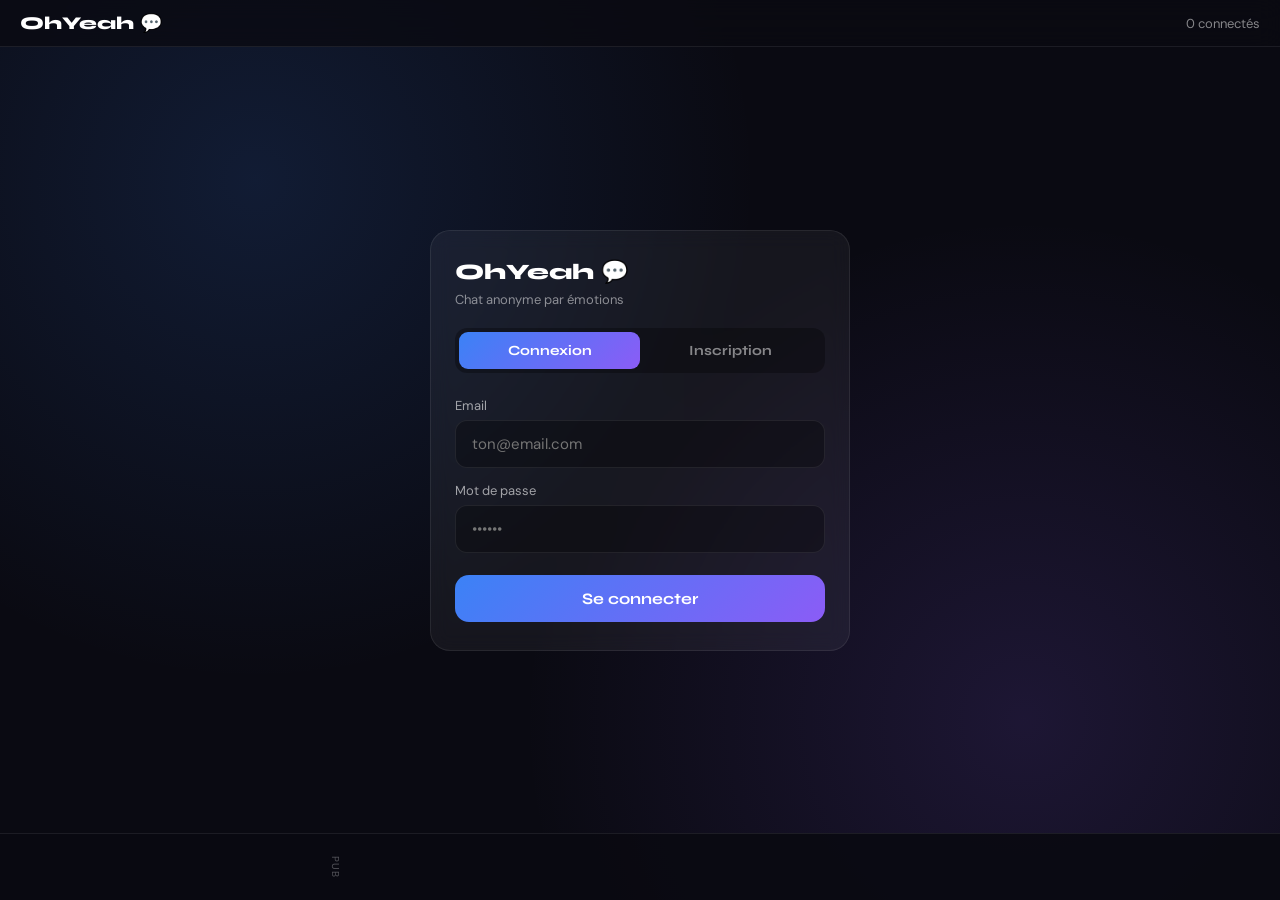
==== templates/index.html @ e354132a "Update index.html verif google" ====
<!DOCTYPE html>
<html lang="fr">
<head>
<meta name= contenu « vérification du site Google »="u4NHUgnQlUFyUC6USLuvAnQKNxKvKxj5s1G9sm96uXg"/>
<meta name="viewport" content="width=device-width, initial-scale=1.0">
<meta charset="UTF-8">
<link rel="icon" type="image/x-icon" href="/static/favicon.ico">
<link rel="icon" type="image/png" sizes="32x32" href="/static/favicon-32x32.png">
<link rel="icon" type="image/png" sizes="16x16" href="/static/favicon-16x16.png">
<link rel="apple-touch-icon" sizes="180x180" href="/static/apple-touch-icon.png">
<title>OhYeah — Chat anonyme avec des inconnus par émotion</title>

<!-- SEO de base -->
<meta name="description" content="Chatte anonymement avec des inconnus selon ton émotion du moment. Heureux, triste, énervé, amoureux — trouve quelqu'un qui te comprend sur OhYeah.">
<meta name="keywords" content="chat anonyme, parler à des inconnus, chat émotion, rencontre anonyme, discussion anonyme, omegle français, parler à quelqu'un, chat gratuit">
<meta name="author" content="OhYeah">
<meta name="robots" content="index, follow">
<link rel="canonical" href="https://oh-yeah-1.onrender.com/">

<!-- Open Graph (Facebook, Discord, WhatsApp...) -->
<meta property="og:title" content="OhYeah — Chat anonyme par émotion">
<meta property="og:description" content="Parle à un inconnu qui ressent la même chose que toi. Anonyme, gratuit, instantané.">
<meta property="og:type" content="website">
<meta property="og:url" content="https://oh-yeah-1.onrender.com/">
<meta property="og:image" content="https://oh-yeah-1.onrender.com/static/og-image.png">
<meta property="og:locale" content="fr_FR">
<meta property="og:site_name" content="OhYeah Chat">

<!-- Twitter Card -->
<meta name="twitter:card" content="summary_large_image">
<meta name="twitter:title" content="OhYeah — Chat anonyme par émotion">
<meta name="twitter:description" content="Parle à un inconnu qui ressent la même chose que toi. Anonyme, gratuit, instantané.">
<meta name="twitter:image" content="https://oh-yeah-1.onrender.com/static/og-image.png">

<!-- Données structurées (Google Rich Results) -->
<script type="application/ld+json">
{
  "@context": "https://schema.org",
  "@type": "WebApplication",
  "name": "OhYeah Chat",
  "url": "https://oh-yeah-1.onrender.com/",
  "description": "Chat anonyme avec des inconnus selon son émotion du moment.",
  "applicationCategory": "SocialNetworkingApplication",
  "operatingSystem": "Web",
  "inLanguage": "fr",
  "offers": {
    "@type": "Offer",
    "price": "0",
    "priceCurrency": "EUR"
  }
}
</script>

<script src="https://cdn.socket.io/4.7.5/socket.io.min.js"></script>
<link href="https://fonts.googleapis.com/css2?family=Syne:wght@400;700;800&family=DM+Sans:wght@400;500&display=swap" rel="stylesheet">
<style>
:root {
    --blue: #3b82f6;
    --purple: #8b5cf6;
    --green: #22c55e;
    --red: #ef4444;
    --gold: #f59e0b;
    --bg: #0a0a12;
    --card: rgba(255,255,255,0.05);
    --border: rgba(255,255,255,0.08);
}
* { box-sizing: border-box; margin: 0; padding: 0; }
body {
    min-height: 100vh;
    display: flex;
    justify-content: center;
    align-items: center;
    font-family: 'DM Sans', sans-serif;
    background:
        radial-gradient(circle at 20% 20%, rgba(59,130,246,0.15) 0%, transparent 40%),
        radial-gradient(circle at 80% 80%, rgba(139,92,246,0.15) 0%, transparent 40%),
        var(--bg);
    color: white;
    padding: 20px;
}
h1, h2, h3 { font-family: 'Syne', sans-serif; }
.topbar {
    position: fixed; top: 0; left: 0; right: 0;
    display: flex; justify-content: space-between; align-items: center;
    padding: 12px 20px;
    background: rgba(10,10,18,0.8);
    backdrop-filter: blur(12px);
    border-bottom: 1px solid var(--border);
    z-index: 100;
}
.topbar-left { font-family: 'Syne', sans-serif; font-weight: 800; font-size: 18px; }
.topbar-right { display: flex; align-items: center; gap: 12px; font-size: 14px; }
.coins-badge {
    background: rgba(245,158,11,0.15);
    border: 1px solid rgba(245,158,11,0.3);
    color: var(--gold);
    padding: 5px 12px; border-radius: 20px;
    font-weight: 700; font-size: 14px;
}
.premium-badge {
    background: linear-gradient(135deg, #f59e0b, #ef4444);
    padding: 5px 12px; border-radius: 20px;
    font-weight: 700; font-size: 12px;
}
.card {
    width: 100%; max-width: 420px;
    background: var(--card);
    border: 1px solid var(--border);
    padding: 28px 24px; border-radius: 20px;
    backdrop-filter: blur(10px);
    margin-top: 60px;
}
.tabs {
    display: flex; background: rgba(0,0,0,0.3);
    border-radius: 12px; padding: 4px; margin-bottom: 24px;
}
.tab {
    flex: 1; padding: 10px; border: none; border-radius: 9px;
    background: transparent; color: rgba(255,255,255,0.5);
    font-family: 'Syne', sans-serif; font-weight: 700; font-size: 14px;
    cursor: pointer; transition: all 0.2s; width: auto; margin: 0;
}
.tab.active { background: linear-gradient(135deg, var(--blue), var(--purple)); color: white; }
.field { margin-bottom: 14px; }
.field label { display: block; font-size: 13px; opacity: 0.6; margin-bottom: 6px; }
input, select {
    width: 100%; padding: 13px 16px;
    border: 1px solid var(--border); border-radius: 12px;
    background: rgba(0,0,0,0.3); color: white;
    font-size: 15px; font-family: 'DM Sans', sans-serif;
    margin: 0; transition: border-color 0.2s;
}
input:focus, select:focus { outline: none; border-color: var(--blue); }
select option { background: #1a1a2e; }
.btn {
    width: 100%; padding: 14px; border: none; border-radius: 14px;
    background: linear-gradient(135deg, var(--blue), var(--purple));
    color: white; font-family: 'Syne', sans-serif; font-weight: 700;
    font-size: 16px; cursor: pointer; margin-top: 8px;
    transition: opacity 0.2s, transform 0.1s;
}
.btn:hover { opacity: 0.9; transform: translateY(-1px); }
.btn:active { transform: translateY(0); }
.btn-outline { background: transparent; border: 1px solid var(--border); color: rgba(255,255,255,0.7); font-size: 14px; margin-top: 6px; }
.btn-danger { background: rgba(239,68,68,0.15); border: 1px solid rgba(239,68,68,0.3); color: var(--red); }
.btn-gold { background: linear-gradient(135deg, #f59e0b, #ef4444); }
.btn-sm { width: auto; padding: 8px 16px; font-size: 13px; margin-top: 0; border-radius: 10px; }
.error-msg {
    background: rgba(239,68,68,0.1); border: 1px solid rgba(239,68,68,0.3);
    color: #fca5a5; padding: 10px 14px; border-radius: 10px;
    font-size: 14px; margin-top: 10px; display: none;
}
#chat { display: none; }
#messages {
    height: 280px; overflow-y: auto;
    background: rgba(0,0,0,0.3); padding: 12px;
    border-radius: 12px; border: 1px solid var(--border);
    margin: 12px 0; scroll-behavior: smooth;
}
.msg { margin: 6px 0; font-size: 14px; line-height: 1.5; }
.msg .sender { font-weight: 700; }
.msg.me .sender { color: var(--green); }
.msg.them .sender { color: var(--blue); }
@keyframes pulse { 0%,100% { opacity:0.4; } 50% { opacity:1; } }
.waiting-anim { animation: pulse 1.5s infinite; text-align: center; padding: 8px 0; font-size: 14px; }
#status-bar { text-align: center; padding: 8px; font-size: 14px; opacity: 0.8; font-style: italic; }
.chat-actions { display: flex; gap: 8px; margin-top: 8px; }
.msg-input-row { display: flex; gap: 8px; align-items: center; }
.msg-input-row input { margin: 0; flex: 1; }
.msg-input-row button { width: auto; margin: 0; padding: 13px 18px; border-radius: 12px; }
.cost-hint { font-size: 12px; opacity: 0.5; text-align: right; margin-top: 4px; }
#profile { display: none; }
.profile-info { background: rgba(0,0,0,0.2); border-radius: 12px; padding: 14px; margin-bottom: 14px; }
.profile-row { display: flex; justify-content: space-between; align-items: center; padding: 6px 0; font-size: 14px; border-bottom: 1px solid var(--border); }
.profile-row:last-child { border-bottom: none; }
.profile-row .label { opacity: 0.6; }
#shop { display: none; }
.shop-grid { display: grid; grid-template-columns: 1fr 1fr; gap: 10px; margin: 14px 0; }
.shop-item { background: rgba(0,0,0,0.3); border: 1px solid var(--border); border-radius: 12px; padding: 14px; text-align: center; cursor: pointer; transition: border-color 0.2s; }
.shop-item:hover { border-color: var(--gold); }
.shop-item .amount { font-family: 'Syne', sans-serif; font-size: 20px; font-weight: 800; color: var(--gold); }
.shop-item .price { font-size: 13px; opacity: 0.7; margin-top: 4px; }
.shop-coming { text-align: center; opacity: 0.5; font-size: 13px; margin-top: 8px; font-style: italic; }

/* MODALE PUB */
#ad-modal {
    display: none; position: fixed; inset: 0;
    background: rgba(0,0,0,0.9); z-index: 9999;
    justify-content: center; align-items: center;
    flex-direction: column; gap: 16px; padding: 20px;
}
#ad-modal.show { display: flex; }
.ad-modal-card {
    background: #0f0f1a; border: 1px solid var(--border);
    border-radius: 20px; padding: 24px;
    width: 100%; max-width: 400px; text-align: center;
}
.ad-modal-title { font-family: 'Syne', sans-serif; font-weight: 800; font-size: 18px; margin-bottom: 6px; }
.ad-modal-sub { font-size: 13px; opacity: 0.5; margin-bottom: 16px; }
.ad-container { margin: 12px 0; min-height: 120px; }
.timer-bar-bg { height: 6px; background: rgba(255,255,255,0.1); border-radius: 3px; margin: 14px 0 10px; overflow: hidden; }
.timer-bar { height: 100%; background: linear-gradient(90deg, var(--blue), var(--purple)); border-radius: 3px; width: 0%; transition: width 1s linear; }
#timer-text { font-size: 13px; opacity: 0.6; margin-bottom: 12px; }
#claim-btn {
    display: none; width: 100%; padding: 14px; border: none; border-radius: 14px;
    background: linear-gradient(135deg, var(--green), #16a34a);
    color: white; font-family: 'Syne', sans-serif; font-weight: 700; font-size: 16px; cursor: pointer;
}
.toast {
    position: fixed; bottom: 24px; left: 50%;
    transform: translateX(-50%) translateY(100px);
    background: rgba(30,30,50,0.95); border: 1px solid var(--border);
    color: white; padding: 12px 20px; border-radius: 14px; font-size: 14px;
    backdrop-filter: blur(10px); transition: transform 0.3s;
    z-index: 99999; white-space: nowrap;
}
.toast.show { transform: translateX(-50%) translateY(0); }
.section-title { font-family: 'Syne', sans-serif; font-weight: 800; font-size: 22px; margin-bottom: 6px; }
.section-sub { opacity: 0.5; font-size: 13px; margin-bottom: 20px; }
.nav-row { display: flex; gap: 8px; margin-top: 10px; }
#ad-zone { margin-top: 16px; display: none; }
.ad-zone-inner {
    background: rgba(245,158,11,0.08); border: 1px dashed rgba(245,158,11,0.3);
    border-radius: 12px; padding: 14px; text-align: center;
}

/* PUB FOOTER — visible sans connexion pour A-ADS */
#public-ad-footer {
    position: fixed;
    bottom: 0; left: 0; right: 0;
    background: rgba(10,10,18,0.92);
    border-top: 1px solid var(--border);
    padding: 8px 16px;
    display: flex;
    align-items: center;
    justify-content: center;
    gap: 10px;
    z-index: 50;
    min-height: 60px;
}
#public-ad-footer .ad-label {
    font-size: 10px;
    opacity: 0.3;
    writing-mode: vertical-rl;
    text-transform: uppercase;
    letter-spacing: 1px;
}
</style>
</head>
<body>

<!-- PUB TOUJOURS VISIBLE (footer) — nécessaire pour validation A-ADS -->
<div id="public-ad-footer">
    <span class="ad-label">pub</span>
    <!-- BEGIN AADS AD UNIT 2437251 -->
    <div style="flex:1; max-width:600px;">
        <iframe data-aa='2437251' src='//acceptable.a-ads.com/2437251/?size=Adaptive'
            style='border:0; padding:0; width:100%; height:50px; overflow:hidden; display:block; margin:auto;'></iframe>
    </div>
    <!-- END AADS AD UNIT 2437251 -->
</div>

<div class="topbar">
    <div class="topbar-left">OhYeah 💬</div>
    <div class="topbar-right">
        <div id="counter" style="opacity:0.5; font-size:13px;">0 connectés</div>
        <div id="coins-display" class="coins-badge" style="display:none;">🪙 200</div>
        <div id="premium-display" class="premium-badge" style="display:none;">⭐ PREMIUM</div>
        <button id="profile-btn" class="btn btn-outline btn-sm" style="display:none;" onclick="showSection('profile')">Mon profil</button>
        <button id="logout-btn" class="btn btn-outline btn-sm" style="display:none;" onclick="logout()">Déconnexion</button>
    </div>
</div>

<div class="card" style="margin-bottom: 80px;">

    <!-- AUTH -->
    <div id="auth">
        <div class="section-title">OhYeah 💬</div>
        <div class="section-sub">Chat anonyme par émotions</div>
        <div class="tabs">
            <button class="tab active" onclick="switchTab('login')">Connexion</button>
            <button class="tab" onclick="switchTab('register')">Inscription</button>
        </div>
        <div id="login-form">
            <div class="field"><label>Email</label><input id="login-email" type="email" placeholder="ton@email.com"></div>
            <div class="field"><label>Mot de passe</label><input id="login-password" type="password" placeholder="••••••"></div>
            <div class="error-msg" id="login-error"></div>
            <button class="btn" onclick="login()">Se connecter</button>
        </div>
        <div id="register-form" style="display:none;">
            <div class="field"><label>Email</label><input id="reg-email" type="email" placeholder="ton@email.com"></div>
            <div class="field"><label>Pseudo</label><input id="reg-username" placeholder="MonPseudo"></div>
            <div class="field"><label>Mot de passe</label><input id="reg-password" type="password" placeholder="6 caractères minimum"></div>
            <div class="error-msg" id="register-error"></div>
            <button class="btn" onclick="register()">Créer mon compte</button>
            <p style="text-align:center; font-size:12px; opacity:0.4; margin-top:12px;">🎁 200 pièces offertes à l'inscription !</p>
        </div>
    </div>

    <!-- MENU -->
    <div id="menu" style="display:none;">
        <div class="section-title">Prêt à chatter ? 🚀</div>
        <div class="section-sub">Choisis ton émotion et trouve un partenaire</div>
        <div class="field">
            <label>Émotion du moment</label>
            <select id="emotion">
                <option value="">Choisir une émotion...</option>
                <option value="heureux">😊 Heureux</option>
                <option value="triste">😢 Triste</option>
                <option value="enerve">😡 Énervé</option>
                <option value="calme">😌 Calme</option>
                <option value="amour">❤️ Amour</option>
            </select>
        </div>
        <button class="btn" onclick="joinChat()">Trouver un partenaire</button>
        <div class="nav-row">
            <button class="btn btn-outline" onclick="showSection('shop')">🛒 Boutique</button>
            <button class="btn btn-outline" onclick="showSection('profile')">👤 Profil</button>
        </div>
        <div id="ad-zone">
            <div class="ad-zone-inner">
                <div style="font-size:13px; opacity:0.7; margin-bottom:8px;">Regarde une pub et gagne 20 🪙</div>
                <button class="btn btn-gold btn-sm" style="width:auto; margin:0 auto;" onclick="openAdModal()">▶ Regarder (+20 🪙)</button>
            </div>
        </div>
    </div>

    <!-- CHAT -->
    <div id="chat">
        <div id="status-bar" class="waiting-anim">⏳ en attente d'un partenaire...</div>
        <div id="messages"></div>
        <div class="msg-input-row">
            <input id="msg" placeholder="Ton message..." onkeydown="if(event.key==='Enter') send()">
            <button class="btn" onclick="send()" style="width:auto; padding:13px 16px;">➤</button>
        </div>
        <div class="cost-hint">1 🪙 par message</div>
        <div class="chat-actions">
            <button class="btn btn-outline" onclick="leaveChat()">🏠 Menu</button>
            <button class="btn btn-danger" onclick="nextPartner()">🔄 Changer (10 🪙)</button>
        </div>
    </div>

    <!-- PROFIL -->
    <div id="profile">
        <div class="section-title">Mon profil 👤</div>
        <div class="section-sub">Gère ton compte</div>
        <div class="profile-info">
            <div class="profile-row"><span class="label">Pseudo</span><span id="p-username">—</span></div>
            <div class="profile-row"><span class="label">Pièces</span><span id="p-coins" style="color:var(--gold);">—</span></div>
            <div class="profile-row"><span class="label">Abonnement</span><span id="p-premium">Gratuit</span></div>
        </div>
        <div class="field">
            <label>Changer de pseudo (1 fois / 30 jours)</label>
            <input id="new-username" placeholder="Nouveau pseudo">
        </div>
        <div class="error-msg" id="username-error"></div>
        <button class="btn" onclick="changeUsername()">Changer le pseudo</button>
        <button class="btn btn-outline" onclick="showSection('menu')">← Retour</button>
    </div>

    <!-- BOUTIQUE -->
    <div id="shop">
        <div class="section-title">Boutique 🛒</div>
        <div class="section-sub">Achète des pièces ou passe Premium</div>
        <div class="shop-grid">
            <div class="shop-item" onclick="buyCoins(500,'1,99€')"><div class="amount">🪙 500</div><div class="price">1,99 €</div></div>
            <div class="shop-item" onclick="buyCoins(1200,'3,99€')"><div class="amount">🪙 1 200</div><div class="price">3,99 €</div></div>
            <div class="shop-item" onclick="buyCoins(3000,'7,99€')"><div class="amount">🪙 3 000</div><div class="price">7,99 €</div></div>
            <div class="shop-item" onclick="buyCoins(8000,'14,99€')"><div class="amount">🪙 8 000</div><div class="price">14,99 €</div></div>
        </div>
        <div class="shop-coming">💳 Paiement bientôt disponible</div>
        <div style="margin-top:20px; background:linear-gradient(135deg,rgba(245,158,11,0.1),rgba(239,68,68,0.1)); border:1px solid rgba(245,158,11,0.3); border-radius:14px; padding:16px; text-align:center;">
            <div style="font-family:'Syne',sans-serif; font-weight:800; font-size:16px; margin-bottom:6px;">⭐ Premium</div>
            <div style="font-size:13px; opacity:0.7; margin-bottom:12px;">Pièces illimitées · Zéro publicité · Badge exclusif</div>
            <div style="font-size:22px; font-weight:800; color:var(--gold); margin-bottom:12px;">4,99€ / mois</div>
            <button class="btn btn-gold" onclick="buyPremium()" style="margin:0;">Passer Premium</button>
            <div class="shop-coming" style="margin-top:8px;">Bientôt disponible</div>
        </div>
        <button class="btn btn-outline" onclick="showSection('menu')" style="margin-top:14px;">← Retour</button>
    </div>

</div>

<!-- MODALE PUB -->
<div id="ad-modal">
    <div class="ad-modal-card">
        <div class="ad-modal-title">📺 Publicité</div>
        <div class="ad-modal-sub">Regarde pendant 30 secondes pour gagner 20 🪙</div>
        <div class="ad-container">
            <!-- BEGIN AADS AD UNIT 2437251 -->
            <div style="width:100%; margin:auto;">
                <iframe data-aa='2437251' src='//acceptable.a-ads.com/2437251/?size=Adaptive'
                    style='border:0; padding:0; width:100%; height:auto; overflow:hidden; display:block; margin:auto; min-height:150px;'></iframe>
            </div>
            <!-- END AADS AD UNIT 2437251 -->
        </div>
        <div class="timer-bar-bg"><div class="timer-bar" id="timer-bar"></div></div>
        <div id="timer-text">⏳ Encore <span id="countdown">30</span> secondes...</div>
        <button id="claim-btn" onclick="claimAdReward()">🎉 Réclamer mes 20 🪙 !</button>
    </div>
</div>

<div class="toast" id="toast"></div>

<script>
let currentUser = null;
let socket = null;
let adTimer = null;

async function init() {
    try {
        const res = await fetch("/api/me");
        if (res.ok) { setUser(await res.json()); showSection("menu"); }
        else showSection("auth");
    } catch { showSection("auth"); }
    initSocket();
    // Masquer le footer pub pour les premium
    updateAdFooter();
}

function updateAdFooter() {
    const footer = document.getElementById("public-ad-footer");
    if (currentUser && currentUser.is_premium) {
        footer.style.display = "none";
    } else {
        footer.style.display = "flex";
    }
}

function setUser(user) {
    currentUser = user;
    document.getElementById("coins-display").style.display = "flex";
    document.getElementById("coins-display").textContent = "🪙 " + user.coins;
    document.getElementById("profile-btn").style.display = "block";
    document.getElementById("logout-btn").style.display = "block";
    if (user.is_premium) document.getElementById("premium-display").style.display = "block";
    updateProfilePanel();
    updateAdFooter();
}

function updateCoins(coins) {
    if (!currentUser) return;
    currentUser.coins = coins;
    document.getElementById("coins-display").textContent = "🪙 " + coins;
    document.getElementById("p-coins").textContent = "🪙 " + coins;
}

const sections = ["auth", "menu", "chat", "profile", "shop"];
function showSection(name) {
    sections.forEach(s => document.getElementById(s).style.display = "none");
    document.getElementById(name).style.display = "block";
    document.getElementById("ad-zone").style.display =
        (name === "menu" && currentUser && !currentUser.is_premium) ? "block" : "none";
}

function switchTab(tab) {
    document.querySelectorAll(".tab").forEach((t, i) => {
        t.classList.toggle("active", (i===0&&tab==="login")||(i===1&&tab==="register"));
    });
    document.getElementById("login-form").style.display = tab==="login" ? "block" : "none";
    document.getElementById("register-form").style.display = tab==="register" ? "block" : "none";
}

async function login() {
    const email = document.getElementById("login-email").value.trim();
    const password = document.getElementById("login-password").value;
    const err = document.getElementById("login-error");
    err.style.display = "none";
    const res = await fetch("/api/login", {method:"POST", headers:{"Content-Type":"application/json"}, body:JSON.stringify({email, password})});
    const data = await res.json();
    if (!res.ok) { err.textContent = data.error; err.style.display = "block"; return; }
    setUser(data.user); showSection("menu"); toast("Bienvenue " + data.user.username + " ! 👋");
}

async function register() {
    const email = document.getElementById("reg-email").value.trim();
    const username = document.getElementById("reg-username").value.trim();
    const password = document.getElementById("reg-password").value;
    const err = document.getElementById("register-error");
    err.style.display = "none";
    const res = await fetch("/api/register", {method:"POST", headers:{"Content-Type":"application/json"}, body:JSON.stringify({email, username, password})});
    const data = await res.json();
    if (!res.ok) { err.textContent = data.error; err.style.display = "block"; return; }
    setUser(data.user); showSection("menu"); toast("🎁 Compte créé ! 200 pièces offertes !");
}

async function logout() {
    await fetch("/api/logout", {method:"POST"});
    currentUser = null;
    ["coins-display","premium-display","profile-btn","logout-btn"].forEach(id => document.getElementById(id).style.display = "none");
    if (socket) socket.disconnect();
    updateAdFooter();
    showSection("auth");
}

function updateProfilePanel() {
    if (!currentUser) return;
    document.getElementById("p-username").textContent = currentUser.username;
    document.getElementById("p-coins").textContent = "🪙 " + currentUser.coins;
    document.getElementById("p-premium").textContent = currentUser.is_premium ? "⭐ Premium" : "Gratuit";
}

async function changeUsername() {
    const newUsername = document.getElementById("new-username").value.trim();
    const err = document.getElementById("username-error");
    err.style.display = "none";
    const res = await fetch("/api/change_username", {method:"POST", headers:{"Content-Type":"application/json"}, body:JSON.stringify({username: newUsername})});
    const data = await res.json();
    if (!res.ok) { err.textContent = data.error; err.style.display = "block"; return; }
    currentUser.username = data.username;
    updateProfilePanel();
    toast("✅ Pseudo changé en " + data.username);
}

function buyCoins(amount, price) { toast("💳 Paiement bientôt disponible ! (" + amount + " 🪙 pour " + price + ")"); }
function buyPremium() { toast("⭐ Abonnement Premium bientôt disponible !"); }

function openAdModal() {
    const modal = document.getElementById("ad-modal");
    const bar = document.getElementById("timer-bar");
    const countdown = document.getElementById("countdown");
    const claimBtn = document.getElementById("claim-btn");
    modal.classList.add("show");
    bar.style.width = "0%";
    countdown.textContent = "30";
    claimBtn.style.display = "none";
    document.getElementById("timer-text").style.display = "block";
    let seconds = 0;
    if (adTimer) clearInterval(adTimer);
    adTimer = setInterval(() => {
        seconds++;
        bar.style.width = (seconds / 30 * 100) + "%";
        countdown.textContent = 30 - seconds;
        if (seconds >= 30) {
            clearInterval(adTimer);
            document.getElementById("timer-text").style.display = "none";
            claimBtn.style.display = "block";
        }
    }, 1000);
}

async function claimAdReward() {
    const res = await fetch("/api/watch_ad", {method:"POST"});
    const data = await res.json();
    if (res.ok) { updateCoins(data.coins); toast("🎉 +20 🪙 gagnées !"); }
    document.getElementById("ad-modal").classList.remove("show");
}

function initSocket() {
    socket = io(window.location.origin, {transports: ["websocket", "polling"]});
    socket.on("status", t => {
        const bar = document.getElementById("status-bar");
        bar.textContent = t;
        bar.className = t.includes("attente") ? "waiting-anim" : "";
    });
    socket.on("message", d => addMessage(d.from, d.message, false, d.emotion));
    socket.on("count", n => document.getElementById("counter").textContent = n + " connectés");
    socket.on("coins_update", d => updateCoins(d.coins));
    socket.on("no_coins", () => toast("❌ Plus assez de pièces ! Regarde une pub ou achète des pièces 🛒"));
    socket.on("partner_left", () => addSystemMessage("⚠️ Votre partenaire a quitté la discussion."));
}

function joinChat() {
    const emotion = document.getElementById("emotion").value;
    if (!emotion) return toast("Choisis une émotion !");
    if (!currentUser) return;
    socket.emit("join", {username: currentUser.username, emotion, user_id: currentUser.id});
    document.getElementById("messages").innerHTML = "";
    showSection("chat");
}

function send() {
    const m = document.getElementById("msg").value.trim();
    if (!m) return;
    socket.emit("message", {message: m});
    addMessage(currentUser.username, m, true, "");
    document.getElementById("msg").value = "";
}

function addMessage(user, msg, me=false, emotion="") {
    const div = document.createElement("div");
    div.className = "msg " + (me ? "me" : "them");
    const emo = emotion ? ` (${emotion})` : "";
    div.innerHTML = `<span class="sender">${user}${emo}</span> : ${msg}`;
    const box = document.getElementById("messages");
    box.appendChild(div);
    box.scrollTop = box.scrollHeight;
}

function addSystemMessage(text) {
    const div = document.createElement("div");
    div.style.cssText = "text-align:center; opacity:0.5; font-style:italic; font-size:13px; padding:6px 0;";
    div.textContent = text;
    const box = document.getElementById("messages");
    box.appendChild(div);
    box.scrollTop = box.scrollHeight;
}

function nextPartner() {
    socket.emit("next_partner");
    document.getElementById("messages").innerHTML = "";
}

function leaveChat() {
    socket.emit("leave_chat");
    showSection("menu");
}

function toast(msg) {
    const t = document.getElementById("toast");
    t.textContent = msg;
    t.classList.add("show");
    setTimeout(() => t.classList.remove("show"), 3000);
}

init();
</script>
</body>
</html>
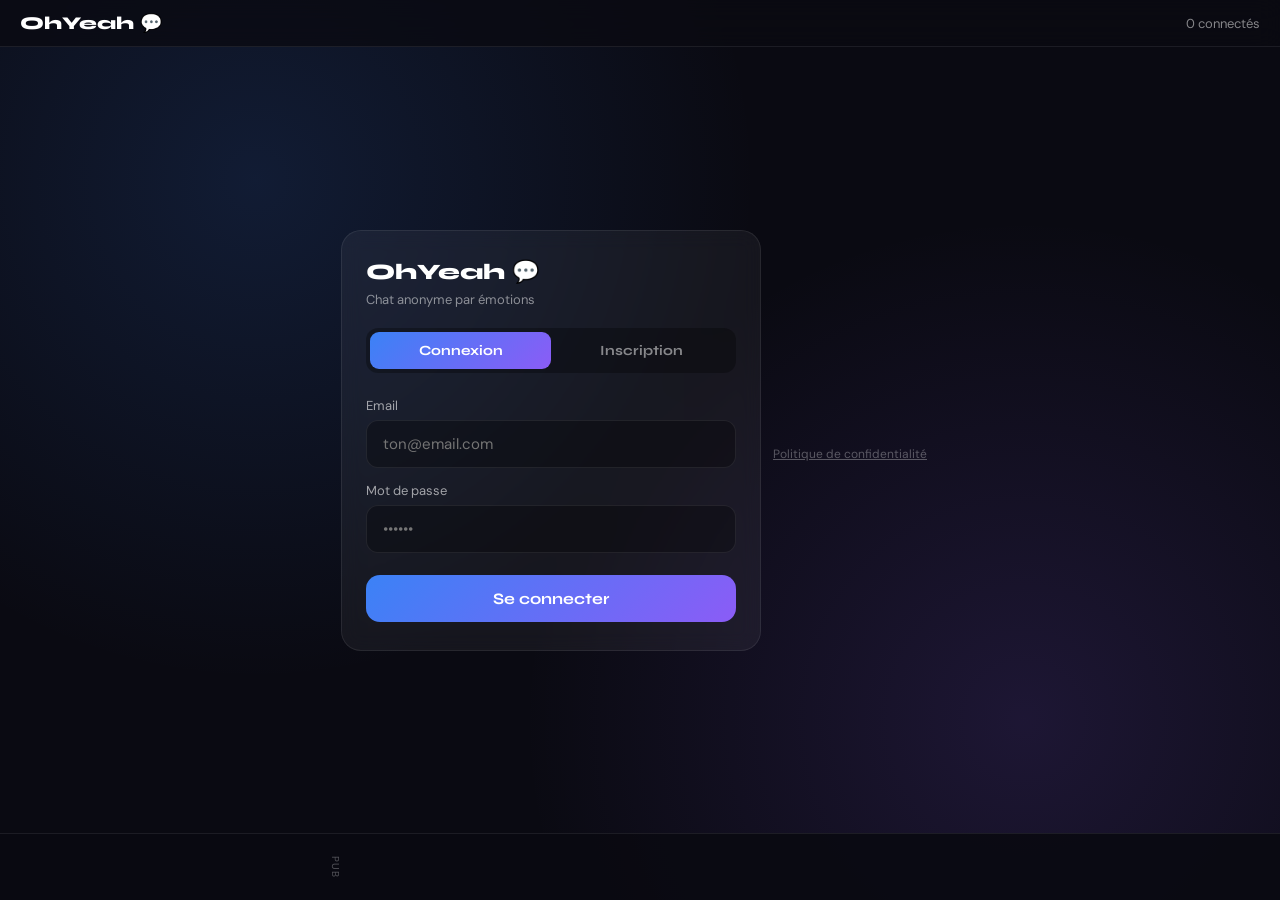
==== commit 413fbd0f: "Update index.html" ====
--- a/templates/index.html
+++ b/templates/index.html
@@ -1,7 +1,6 @@
 <!DOCTYPE html>
 <html lang="fr">
 <head>
-<meta name= contenu « vérification du site Google »="u4NHUgnQlUFyUC6USLuvAnQKNxKvKxj5s1G9sm96uXg"/>
 <meta name="viewport" content="width=device-width, initial-scale=1.0">
 <meta charset="UTF-8">
 <link rel="icon" type="image/x-icon" href="/static/favicon.ico">
@@ -15,6 +14,7 @@
 <meta name="keywords" content="chat anonyme, parler à des inconnus, chat émotion, rencontre anonyme, discussion anonyme, omegle français, parler à quelqu'un, chat gratuit">
 <meta name="author" content="OhYeah">
 <meta name="robots" content="index, follow">
+<meta name="google-site-verification" content="u4NHUgnQlUFyUC6USLuvAnQKNxKvKxj5s1G9sm96uXg" />
 <link rel="canonical" href="https://oh-yeah-1.onrender.com/">
 
 <!-- Open Graph (Facebook, Discord, WhatsApp...) -->
@@ -615,5 +615,8 @@
 
 init();
 </script>
+<div style="text-align:center; padding: 12px; font-size:12px; opacity:0.3; margin-top:8px;">
+    <a href="/privacy" style="color:white;">Politique de confidentialité</a>
+</div>
 </body>
 </html>
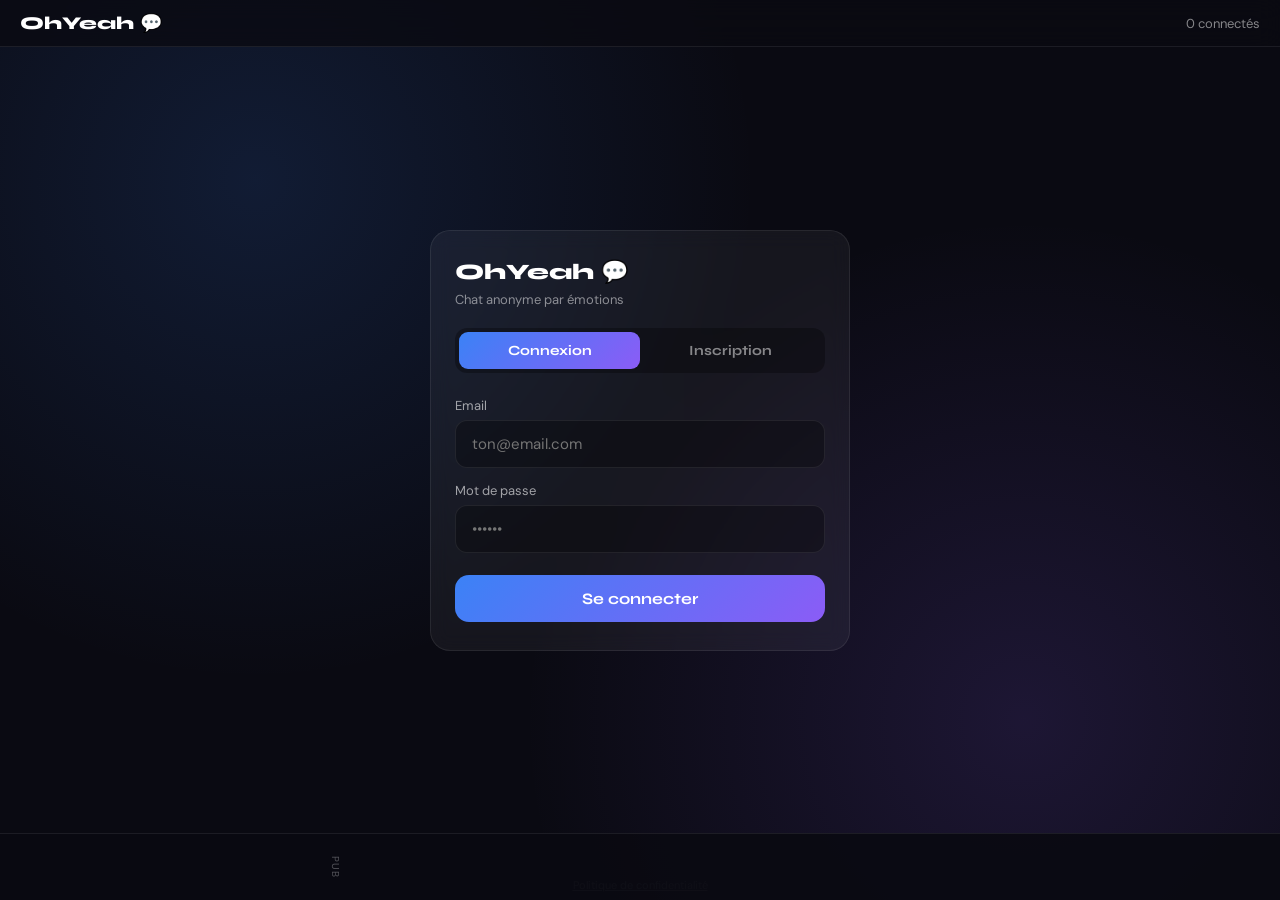
==== commit 894590de: "Update index.html" ====
--- a/templates/index.html
+++ b/templates/index.html
@@ -615,7 +615,7 @@
 
 init();
 </script>
-<div style="text-align:center; padding: 12px; font-size:12px; opacity:0.3; margin-top:8px;">
+<div style="position:fixed; bottom:0; left:0; right:0; text-align:center; padding:8px; font-size:11px; opacity:0.25; z-index:49;">
     <a href="/privacy" style="color:white;">Politique de confidentialité</a>
 </div>
 </body>
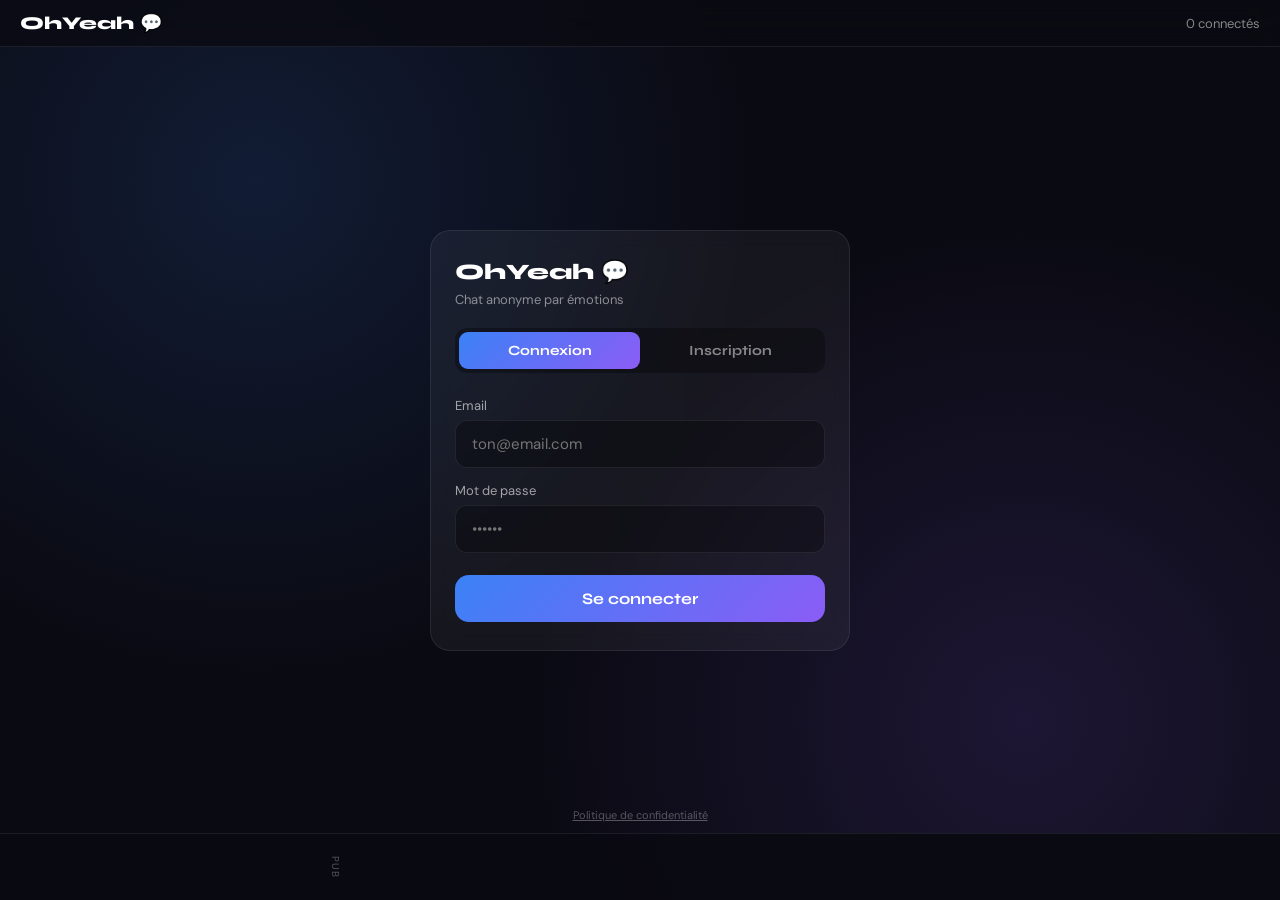
==== commit 04534224: "Update index.html" ====
--- a/templates/index.html
+++ b/templates/index.html
@@ -615,7 +615,7 @@
 
 init();
 </script>
-<div style="position:fixed; bottom:0; left:0; right:0; text-align:center; padding:8px; font-size:11px; opacity:0.25; z-index:49;">
+<div style="position:fixed; bottom:70px; left:0; right:0; text-align:center; padding:8px; font-size:11px; opacity:0.3; z-index:51;">
     <a href="/privacy" style="color:white;">Politique de confidentialité</a>
 </div>
 </body>
